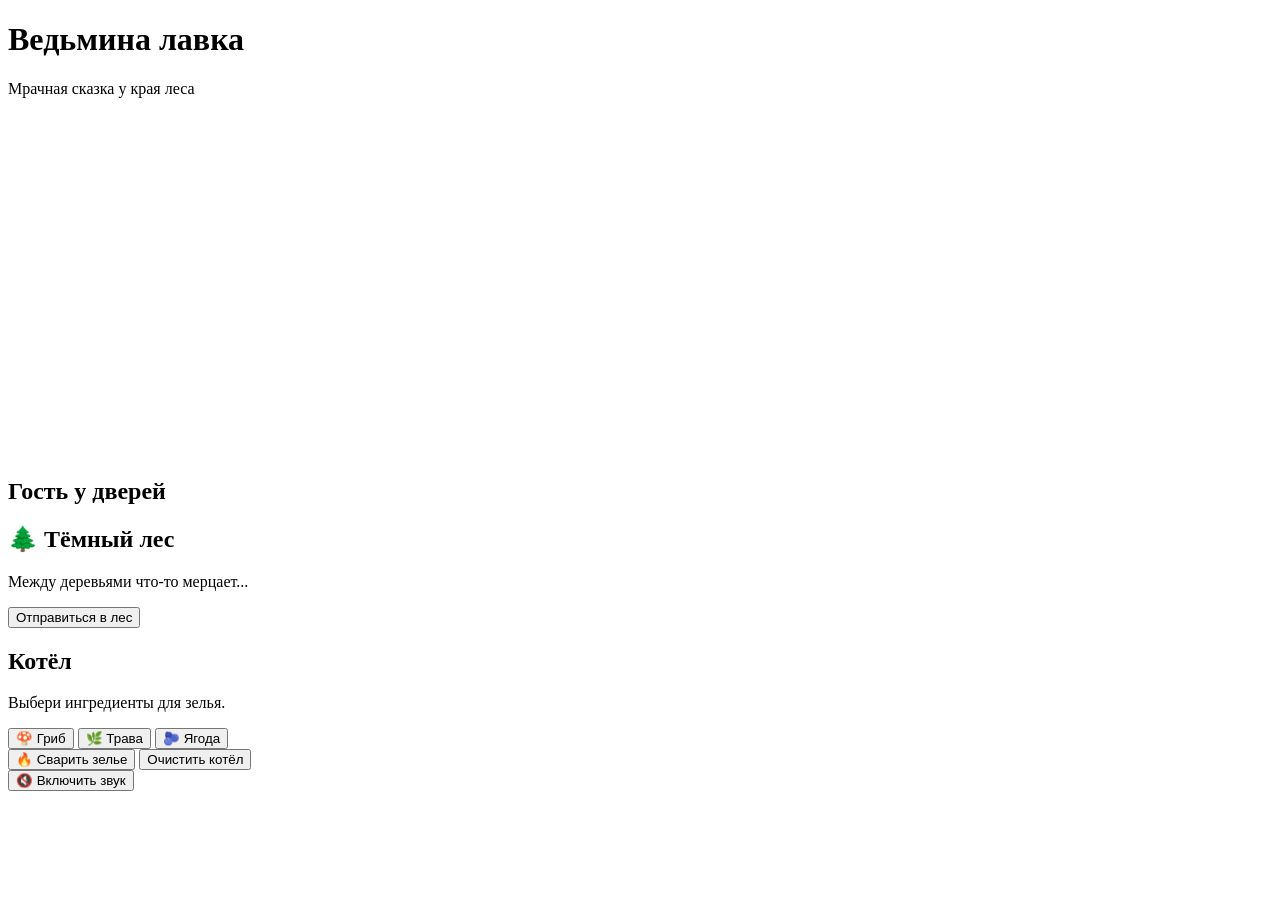
==== index.html @ 7c1fa136 "Create index.html" ====
<!DOCTYPE html>
<html lang="ru">
<head>
  <meta charset="UTF-8">
  <meta name="viewport" content="width=device-width, initial-scale=1">
  <title>Ведьмина лавка</title>
  <link rel="stylesheet" href="style.css">
</head>
<body>
  <main id="game">
    <h1>Ведьмина лавка</h1>
    <p>Мрачная сказка у края леса</p>

    <canvas id="scene" width="600" height="340"></canvas>

    <div id="stats"></div>

    <section>
      <h2>Гость у дверей</h2>
      <p id="order"></p>
      <p id="recipe"></p>
    </section>

    <section>
      <h2>🌲 Тёмный лес</h2>
      <p id="stock"></p>
      <p id="forest-message">Между деревьями что-то мерцает...</p>
      <button id="gather">Отправиться в лес</button>
    </section>

    <section>
      <h2>Котёл</h2>
      <p id="status">Выбери ингредиенты для зелья.</p>
      <div class="ingredients">
        <button data-item="гриб">🍄 Гриб</button>
        <button data-item="трава">🌿 Трава</button>
        <button data-item="ягода">🫐 Ягода</button>
      </div>
      <button id="brew">🔥 Сварить зелье</button>
      <button id="clear">Очистить котёл</button>
    </section>

    <button id="sound">🔇 Включить звук</button>
  </main>
  <script src="game.js"></script>
</body>
</html>
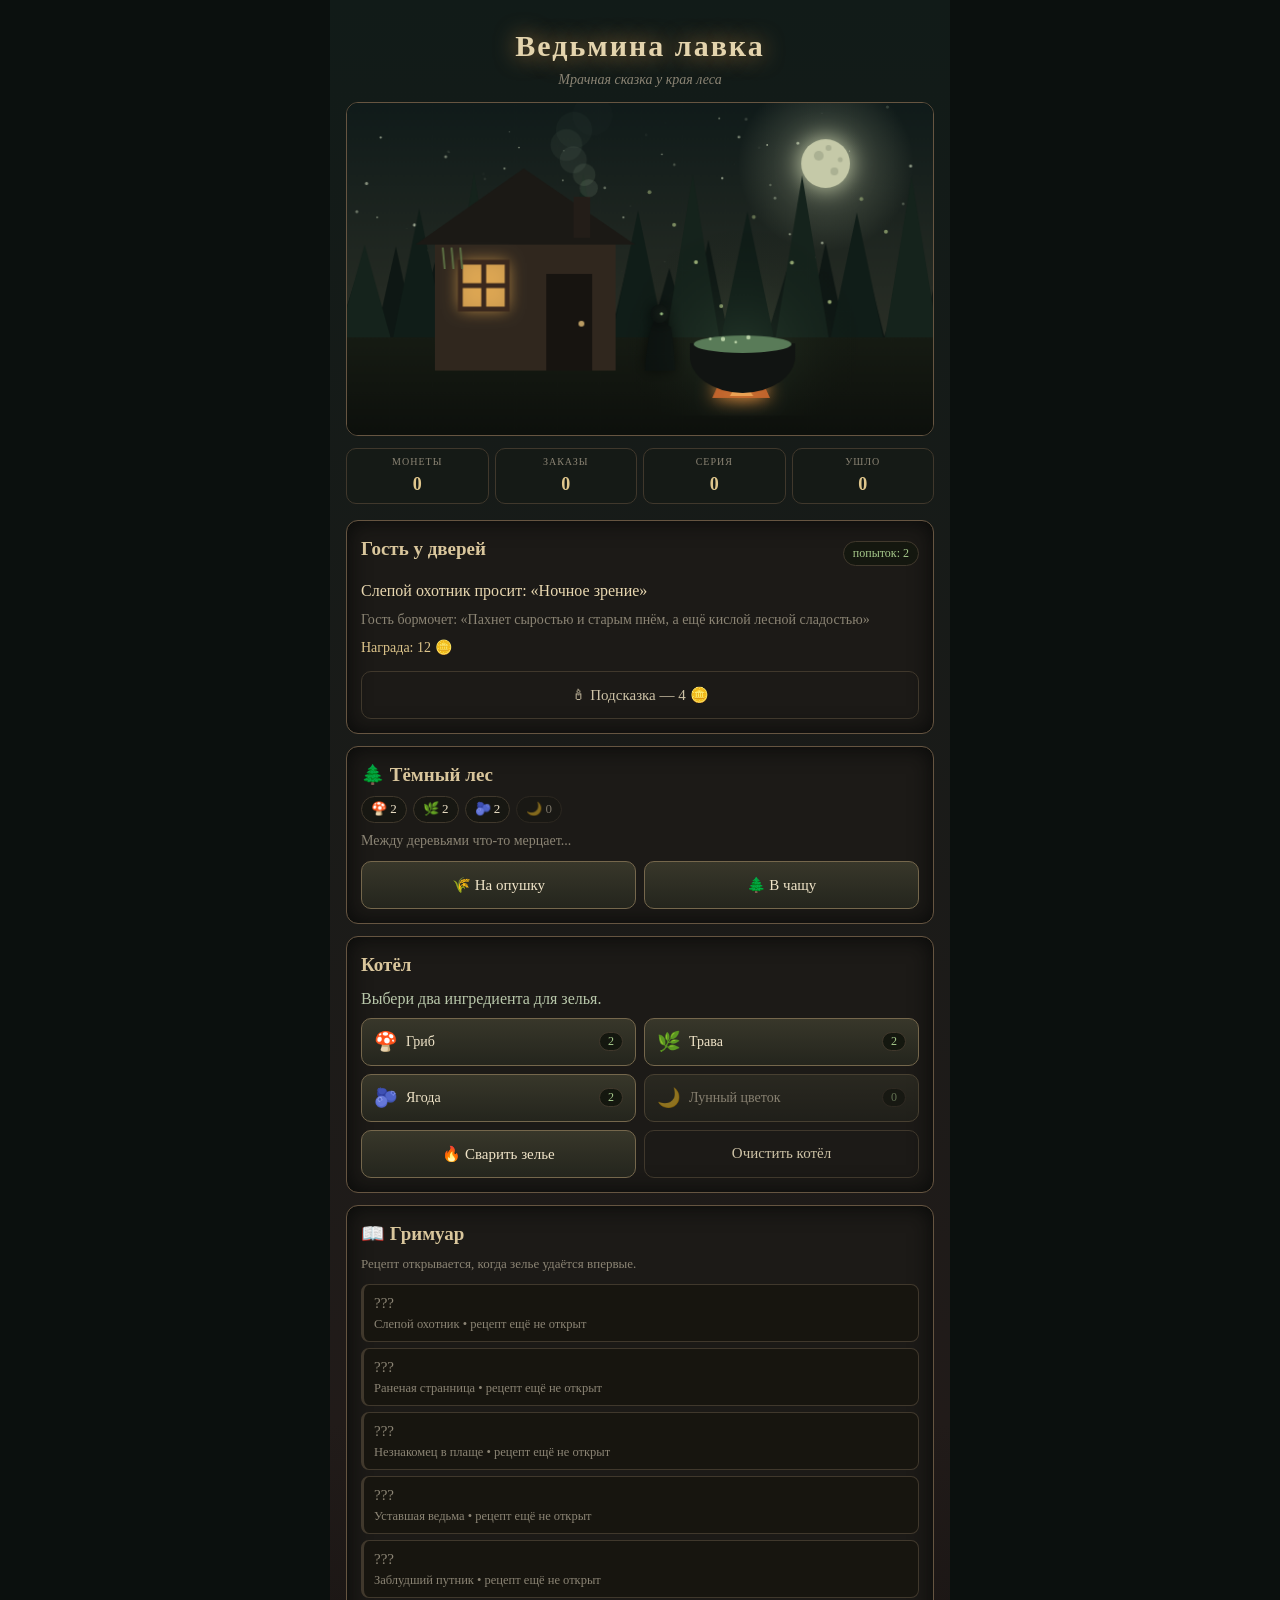
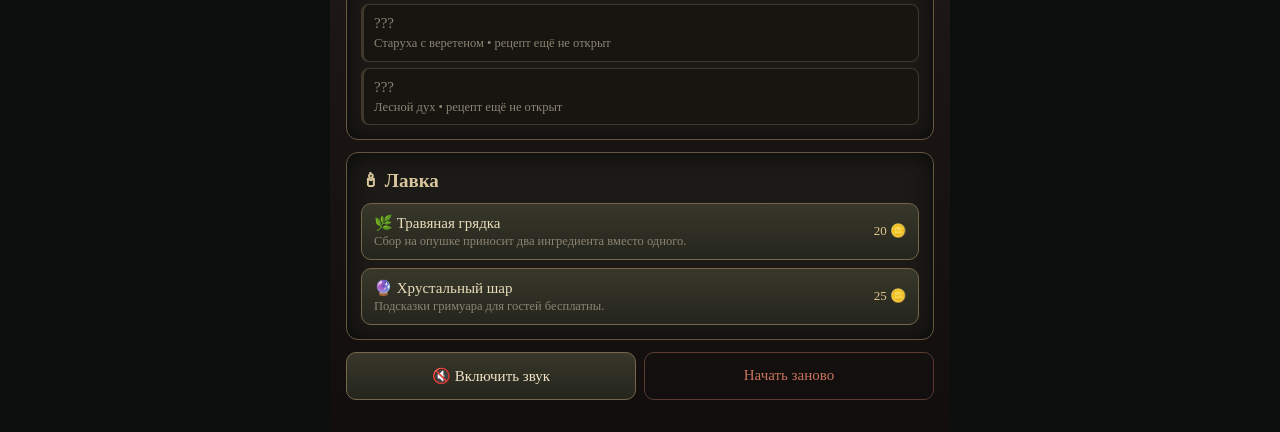
==== commit 6a0250a5: "Улучшить игру: скрытые рецепты, попытки и серия, редкий ингредиент, гримуар, улучшения, звук и сохра" ====
--- a/index.html
+++ b/index.html
@@ -3,44 +3,74 @@
 <head>
   <meta charset="UTF-8">
   <meta name="viewport" content="width=device-width, initial-scale=1">
+  <meta name="theme-color" content="#0b0e0d">
   <title>Ведьмина лавка</title>
   <link rel="stylesheet" href="style.css">
 </head>
 <body>
   <main id="game">
-    <h1>Ведьмина лавка</h1>
-    <p>Мрачная сказка у края леса</p>
+    <header class="head">
+      <h1>Ведьмина лавка</h1>
+      <p class="tagline">Мрачная сказка у края леса</p>
+    </header>
 
-    <canvas id="scene" width="600" height="340"></canvas>
+    <canvas id="scene" width="600" height="340" role="img"
+      aria-label="Избушка ведьмы в ночном лесу: луна, котёл на огне и гость у двери"></canvas>
 
-    <div id="stats"></div>
+    <div id="stats" class="stats">
+      <div class="stat"><span>Монеты</span><strong id="stat-coins">0</strong></div>
+      <div class="stat"><span>Заказы</span><strong id="stat-served">0</strong></div>
+      <div class="stat"><span>Серия</span><strong id="stat-streak">0</strong></div>
+      <div class="stat"><span>Ушло</span><strong id="stat-left">0</strong></div>
+    </div>
 
-    <section>
-      <h2>Гость у дверей</h2>
+    <section class="card">
+      <div class="card-head">
+        <h2>Гость у дверей</h2>
+        <span id="attempts" class="badge">попыток: 2</span>
+      </div>
       <p id="order"></p>
-      <p id="recipe"></p>
+      <p id="guest-hint" class="muted"></p>
+      <p id="revealed" class="muted small" aria-live="polite"></p>
+      <p id="reward" class="muted"></p>
+      <button id="hint" class="ghost">🕯 Подсказка — 4 🪙</button>
     </section>
 
-    <section>
+    <section class="card">
       <h2>🌲 Тёмный лес</h2>
-      <p id="stock"></p>
-      <p id="forest-message">Между деревьями что-то мерцает...</p>
-      <button id="gather">Отправиться в лес</button>
+      <p id="stock" class="stock"></p>
+      <p id="forest-message" class="muted" aria-live="polite">Между деревьями что-то мерцает...</p>
+      <div class="row">
+        <button id="gather-edge">🌾 На опушку</button>
+        <button id="gather-deep">🌲 В чащу</button>
+      </div>
     </section>
 
-    <section>
+    <section class="card">
       <h2>Котёл</h2>
-      <p id="status">Выбери ингредиенты для зелья.</p>
-      <div class="ingredients">
-        <button data-item="гриб">🍄 Гриб</button>
-        <button data-item="трава">🌿 Трава</button>
-        <button data-item="ягода">🫐 Ягода</button>
+      <p id="status" aria-live="polite">Выбери два ингредиента для зелья.</p>
+      <div id="ingredients" class="ingredients"></div>
+      <div class="row">
+        <button id="brew">🔥 Сварить зелье</button>
+        <button id="clear" class="ghost">Очистить котёл</button>
       </div>
-      <button id="brew">🔥 Сварить зелье</button>
-      <button id="clear">Очистить котёл</button>
     </section>
 
-    <button id="sound">🔇 Включить звук</button>
+    <section class="card">
+      <h2>📖 Гримуар</h2>
+      <p class="muted small">Рецепт открывается, когда зелье удаётся впервые.</p>
+      <ul id="grimoire" class="grimoire"></ul>
+    </section>
+
+    <section class="card">
+      <h2>🕯 Лавка</h2>
+      <div id="upgrades" class="upgrades"></div>
+    </section>
+
+    <footer class="foot">
+      <button id="sound">🔇 Включить звук</button>
+      <button id="reset" class="ghost danger">Начать заново</button>
+    </footer>
   </main>
   <script src="game.js"></script>
 </body>
--- a/style.css
+++ b/style.css
@@ -0,0 +1,345 @@
+:root {
+  --bg: #0b0e0d;
+  --ink: #eee2c8;
+  --ink-soft: #a99f89;
+  --ink-dim: #8b8474;
+  --gold: #dfc68c;
+  --card: #1c1a17;
+  --card-2: #23211c;
+  --line: #665541;
+  --line-soft: #40382c;
+  --leaf: #a6c98b;
+  --danger: #c9735c;
+}
+
+* { box-sizing: border-box; }
+
+html { -webkit-text-size-adjust: 100%; }
+
+body {
+  margin: 0;
+  background: #0b100e;
+  color: var(--ink);
+  font-family: Georgia, "Times New Roman", serif;
+  line-height: 1.45;
+}
+
+#game {
+  max-width: 620px;
+  min-height: 100vh;
+  margin: auto;
+  padding: 16px 16px 32px;
+  background: linear-gradient(#111b18, #211b19 70%, #110e0d);
+}
+
+/* ---------- header ---------- */
+
+.head { text-align: center; }
+
+h1 {
+  margin: 8px 0 2px;
+  font-size: clamp(24px, 7vw, 30px);
+  letter-spacing: 2px;
+  color: #e4d4ad;
+  text-shadow: 0 0 22px #b17d42;
+}
+
+.tagline {
+  margin: 0 0 12px;
+  color: var(--ink-dim);
+  font-size: 14px;
+  font-style: italic;
+}
+
+canvas {
+  display: block;
+  width: 100%;
+  height: auto;
+  border: 1px solid var(--line);
+  border-radius: 12px;
+  background: #080e0c;
+}
+
+/* ---------- stats ---------- */
+
+.stats {
+  display: grid;
+  grid-template-columns: repeat(4, 1fr);
+  gap: 6px;
+  padding: 12px 0 4px;
+}
+
+.stat {
+  display: flex;
+  flex-direction: column;
+  align-items: center;
+  gap: 2px;
+  padding: 6px 2px;
+  border: 1px solid var(--line-soft);
+  border-radius: 10px;
+  background: #151a16;
+}
+
+.stat span {
+  font-size: 10px;
+  letter-spacing: 1px;
+  text-transform: uppercase;
+  color: var(--ink-dim);
+}
+
+.stat strong {
+  font-size: 18px;
+  color: var(--gold);
+  font-variant-numeric: tabular-nums;
+}
+
+/* ---------- cards ---------- */
+
+.card {
+  padding: 14px;
+  margin-top: 12px;
+  border: 1px solid var(--line);
+  border-radius: 12px;
+  background: var(--card);
+  box-shadow: inset 0 0 22px #080908;
+}
+
+.card-head {
+  display: flex;
+  align-items: center;
+  justify-content: space-between;
+  gap: 10px;
+}
+
+h2 {
+  margin: 0 0 8px;
+  font-size: 19px;
+  font-weight: 600;
+  color: #d9c69c;
+}
+
+.card-head h2 { margin-bottom: 8px; }
+
+.card p { margin: 8px 0; }
+
+.muted { color: var(--ink-dim); font-size: 14px; }
+.small { font-size: 13px; }
+
+.badge {
+  padding: 3px 9px;
+  border: 1px solid var(--line-soft);
+  border-radius: 999px;
+  background: #14170f;
+  color: var(--leaf);
+  font-size: 12px;
+  white-space: nowrap;
+}
+
+.badge.spent { color: var(--danger); border-color: #5a3b32; }
+
+#status, #forest-message { min-height: 22px; }
+
+#status { color: #b8c7aa; }
+#order { color: #e8d7b0; }
+#reward { color: var(--gold); font-size: 14px; }
+
+/* ---------- stock chips ---------- */
+
+.stock {
+  display: flex;
+  flex-wrap: wrap;
+  gap: 6px;
+}
+
+.chip {
+  display: inline-flex;
+  align-items: center;
+  gap: 4px;
+  padding: 3px 9px;
+  border: 1px solid var(--line-soft);
+  border-radius: 999px;
+  background: #171712;
+  font-size: 13px;
+  font-variant-numeric: tabular-nums;
+}
+
+.chip-empty { opacity: 0.45; }
+
+/* ---------- buttons ---------- */
+
+button {
+  min-height: 48px;
+  padding: 9px 12px;
+  border: 1px solid #75674c;
+  border-radius: 10px;
+  background: linear-gradient(#38372a, #24251d);
+  color: #f0e4c8;
+  font-family: inherit;
+  font-size: 15px;
+  cursor: pointer;
+  touch-action: manipulation;
+  transition: background 0.15s ease, border-color 0.15s ease, transform 0.06s ease;
+}
+
+button:hover:not(:disabled) { background: linear-gradient(#43422f, #2b2c22); }
+button:active:not(:disabled) { background: #565040; transform: translateY(1px); }
+
+button:focus-visible {
+  outline: 2px solid var(--leaf);
+  outline-offset: 2px;
+}
+
+button:disabled {
+  cursor: default;
+  opacity: 0.5;
+}
+
+button.ghost {
+  background: transparent;
+  border-color: var(--line-soft);
+  color: #cdc2a6;
+}
+
+button.ghost:hover:not(:disabled) { background: #26241d; }
+
+button.danger { color: var(--danger); border-color: #5a3b32; }
+
+.row {
+  display: grid;
+  grid-template-columns: 1fr 1fr;
+  gap: 8px;
+  margin-top: 8px;
+}
+
+#hint { width: 100%; margin-top: 4px; }
+
+/* ---------- ingredients ---------- */
+
+.ingredients {
+  display: grid;
+  grid-template-columns: 1fr 1fr;
+  gap: 8px;
+}
+
+.ingredient {
+  display: grid;
+  grid-template-columns: auto 1fr auto;
+  align-items: center;
+  gap: 8px;
+  text-align: left;
+}
+
+.ing-emoji { font-size: 19px; }
+.ing-name { font-size: 14px; line-height: 1.2; }
+
+.ing-count {
+  min-width: 24px;
+  padding: 1px 6px;
+  border-radius: 999px;
+  background: #14170f;
+  border: 1px solid var(--line-soft);
+  color: var(--leaf);
+  font-size: 12px;
+  text-align: center;
+  font-variant-numeric: tabular-nums;
+}
+
+.ingredient.empty { opacity: 0.5; }
+
+/* ---------- grimoire ---------- */
+
+.grimoire {
+  display: grid;
+  gap: 6px;
+  margin: 10px 0 0;
+  padding: 0;
+  list-style: none;
+}
+
+.grim {
+  padding: 8px 10px;
+  border: 1px solid var(--line-soft);
+  border-left: 3px solid var(--line-soft);
+  border-radius: 8px;
+  background: #17150f;
+}
+
+.grim.known { border-left-color: var(--leaf); background: #161c13; }
+
+.grim-name {
+  display: block;
+  color: #e3d3ae;
+  font-size: 15px;
+}
+
+.grim-meta {
+  display: block;
+  color: var(--ink-dim);
+  font-size: 12.5px;
+}
+
+.grim.unknown .grim-name { color: var(--ink-dim); }
+
+/* ---------- upgrades ---------- */
+
+.upgrades {
+  display: grid;
+  gap: 8px;
+}
+
+.upgrade {
+  display: grid;
+  grid-template-columns: 1fr auto;
+  gap: 2px 10px;
+  align-items: center;
+  text-align: left;
+  padding: 10px 12px;
+}
+
+.up-name { font-size: 15px; color: #e9dcbb; }
+.up-desc { grid-column: 1; color: var(--ink-dim); font-size: 12.5px; }
+.up-cost {
+  grid-column: 2;
+  grid-row: 1 / span 2;
+  align-self: center;
+  color: var(--gold);
+  font-size: 13px;
+  white-space: nowrap;
+}
+
+.upgrade.owned {
+  border-color: #3d5134;
+  background: #182016;
+  opacity: 1;
+  cursor: default;
+}
+
+.upgrade.owned .up-cost { color: var(--leaf); }
+
+/* ---------- footer ---------- */
+
+.foot {
+  display: grid;
+  grid-template-columns: 1fr 1fr;
+  gap: 8px;
+  margin-top: 12px;
+}
+
+/* ---------- animation ---------- */
+
+@keyframes pulse-in {
+  from { opacity: 0.35; transform: translateY(2px); }
+  to { opacity: 1; transform: none; }
+}
+
+.pulse { animation: pulse-in 0.3s ease-out; }
+
+@media (prefers-reduced-motion: reduce) {
+  * { animation: none !important; transition: none !important; }
+  button:active:not(:disabled) { transform: none; }
+}
+
+@media (max-width: 380px) {
+  .ingredients { grid-template-columns: 1fr; }
+  .stats { grid-template-columns: repeat(2, 1fr); }
+}
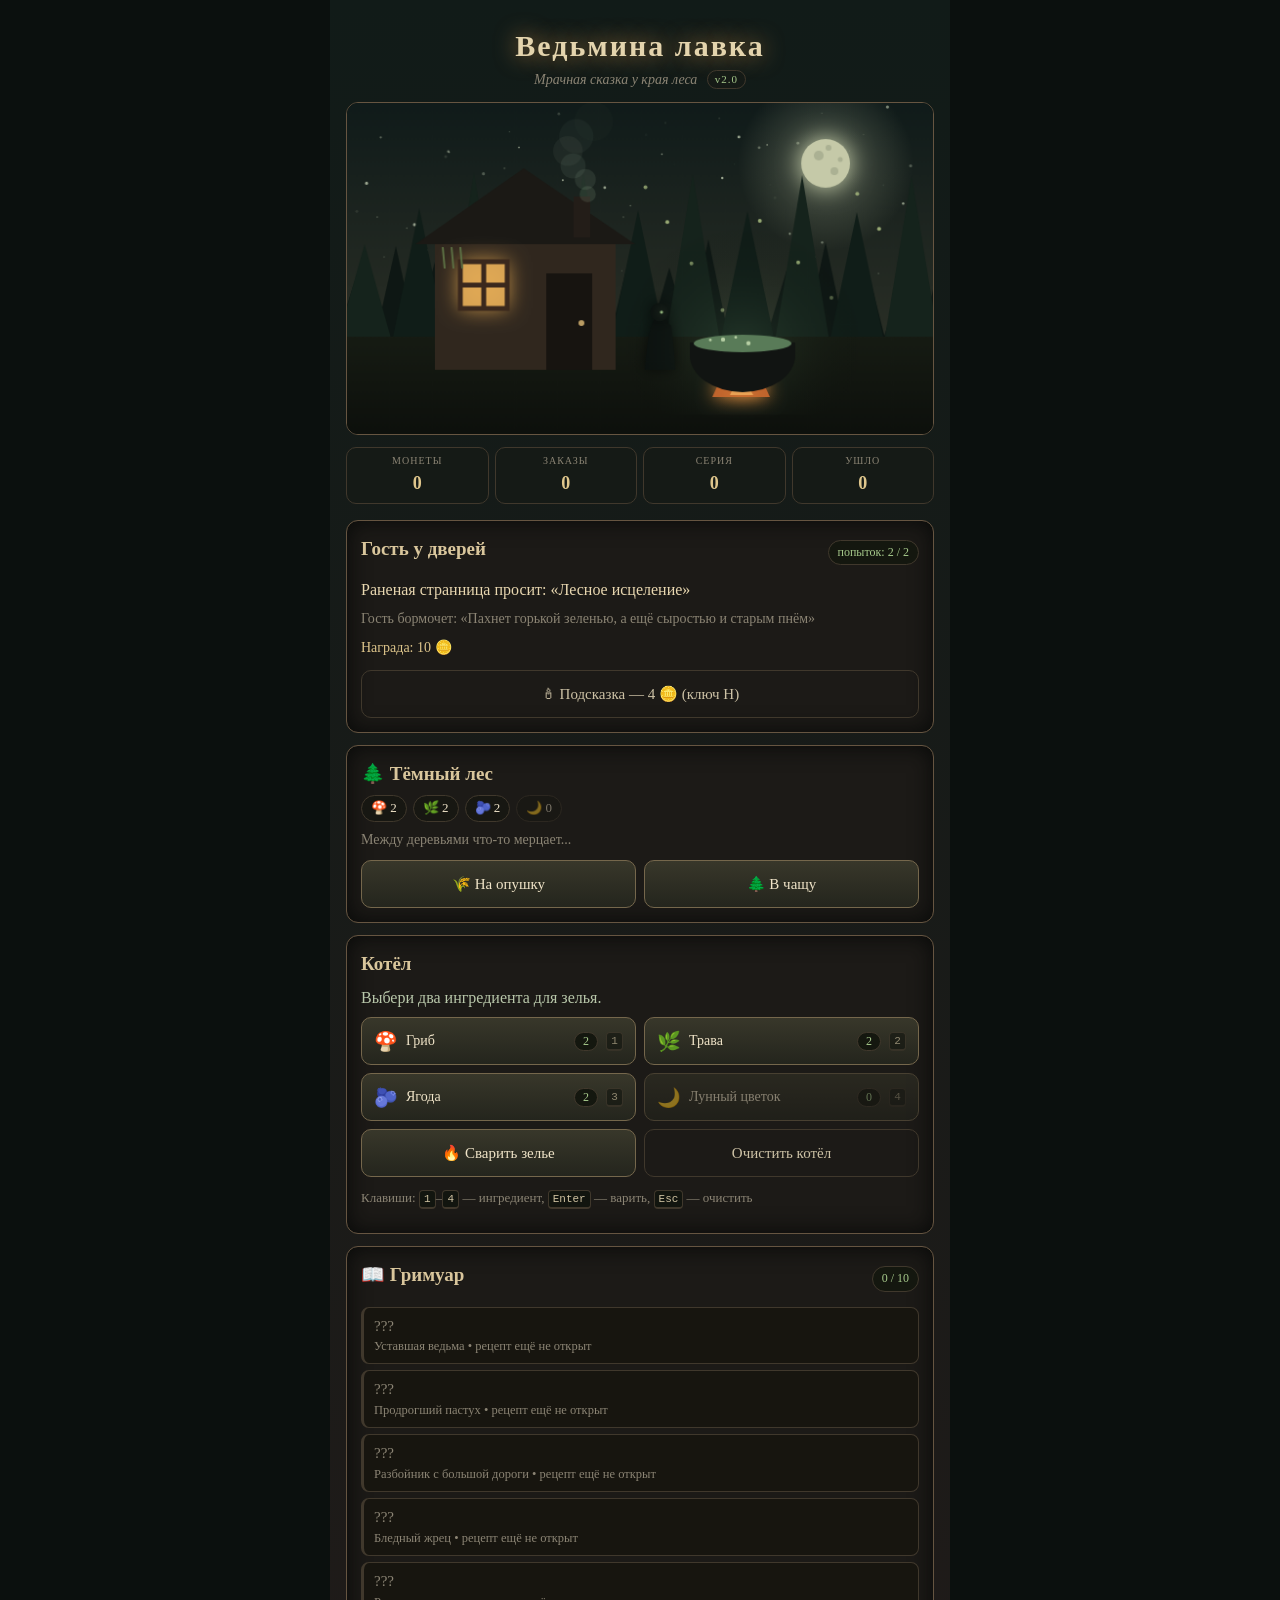
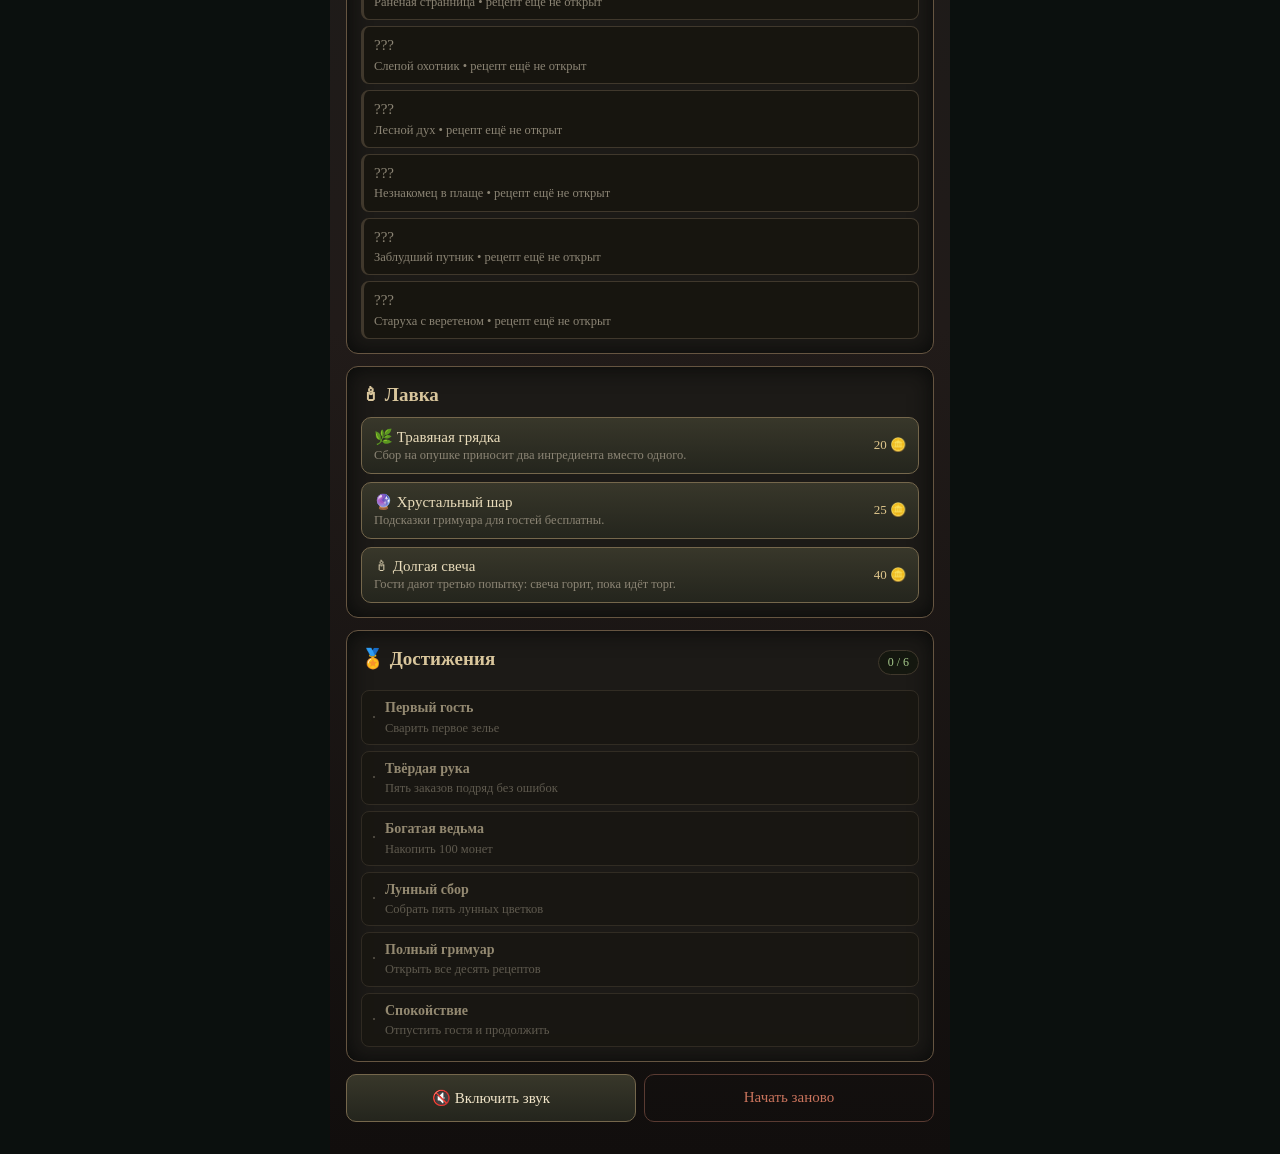
==== commit ce13b814: "Версия 2.0: десять рецептов, достижения, клавиатура, PWA с офлайном и иконки Co-authored-by: arena-a" ====
--- a/index.html
+++ b/index.html
@@ -2,16 +2,21 @@
 <html lang="ru">
 <head>
   <meta charset="UTF-8">
-  <meta name="viewport" content="width=device-width, initial-scale=1">
+  <meta name="viewport" content="width=device-width, initial-scale=1, viewport-fit=cover">
   <meta name="theme-color" content="#0b0e0d">
+  <meta name="description" content="Ведьмина лавка — мрачная сказка у края леса: вари зелья, собирай ингредиенты и открывай гримуар.">
+  <meta name="color-scheme" content="dark">
   <title>Ведьмина лавка</title>
+  <link rel="manifest" href="manifest.webmanifest">
+  <link rel="icon" type="image/png" sizes="192x192" href="icon-192.png">
+  <link rel="apple-touch-icon" href="icon-192.png">
   <link rel="stylesheet" href="style.css">
 </head>
 <body>
   <main id="game">
     <header class="head">
       <h1>Ведьмина лавка</h1>
-      <p class="tagline">Мрачная сказка у края леса</p>
+      <p class="tagline">Мрачная сказка у края леса <span id="version" class="version">v2.0</span></p>
     </header>
 
     <canvas id="scene" width="600" height="340" role="img"
@@ -32,6 +37,7 @@
       <p id="order"></p>
       <p id="guest-hint" class="muted"></p>
       <p id="revealed" class="muted small" aria-live="polite"></p>
+      <p id="supply" class="supply small" aria-live="polite"></p>
       <p id="reward" class="muted"></p>
       <button id="hint" class="ghost">🕯 Подсказка — 4 🪙</button>
     </section>
@@ -54,11 +60,14 @@
         <button id="brew">🔥 Сварить зелье</button>
         <button id="clear" class="ghost">Очистить котёл</button>
       </div>
+      <p class="hint-line small">Клавиши: <kbd>1</kbd>–<kbd>4</kbd> — ингредиент, <kbd>Enter</kbd> — варить, <kbd>Esc</kbd> — очистить</p>
     </section>
 
     <section class="card">
-      <h2>📖 Гримуар</h2>
-      <p class="muted small">Рецепт открывается, когда зелье удаётся впервые.</p>
+      <div class="card-head">
+        <h2>📖 Гримуар</h2>
+        <span id="grimoire-count" class="badge">0 / 10</span>
+      </div>
       <ul id="grimoire" class="grimoire"></ul>
     </section>
 
@@ -67,11 +76,21 @@
       <div id="upgrades" class="upgrades"></div>
     </section>
 
+    <section class="card">
+      <div class="card-head">
+        <h2>🏅 Достижения</h2>
+        <span id="ach-count" class="badge">0 / 6</span>
+      </div>
+      <ul id="achievements" class="achievements"></ul>
+    </section>
+
     <footer class="foot">
       <button id="sound">🔇 Включить звук</button>
       <button id="reset" class="ghost danger">Начать заново</button>
     </footer>
   </main>
+
+  <div id="toasts" class="toasts" aria-live="polite" aria-atomic="false"></div>
   <script src="game.js"></script>
 </body>
 </html>
--- a/style.css
+++ b/style.css
@@ -22,13 +22,16 @@
   color: var(--ink);
   font-family: Georgia, "Times New Roman", serif;
   line-height: 1.45;
+  overscroll-behavior-y: contain;
 }
 
 #game {
   max-width: 620px;
   min-height: 100vh;
+  min-height: 100dvh;
   margin: auto;
   padding: 16px 16px 32px;
+  padding-bottom: calc(32px + env(safe-area-inset-bottom));
   background: linear-gradient(#111b18, #211b19 70%, #110e0d);
 }
 
@@ -42,6 +45,7 @@
   letter-spacing: 2px;
   color: #e4d4ad;
   text-shadow: 0 0 22px #b17d42;
+  text-wrap: balance;
 }
 
 .tagline {
@@ -51,10 +55,25 @@
   font-style: italic;
 }
 
+.version {
+  display: inline-block;
+  margin-left: 6px;
+  padding: 1px 7px;
+  border: 1px solid var(--line-soft);
+  border-radius: 999px;
+  background: #151a16;
+  color: var(--leaf);
+  font-size: 11px;
+  font-style: normal;
+  letter-spacing: 1px;
+  vertical-align: 1px;
+}
+
 canvas {
   display: block;
   width: 100%;
   height: auto;
+  aspect-ratio: 600 / 340;
   border: 1px solid var(--line);
   border-radius: 12px;
   background: #080e0c;
@@ -118,8 +137,6 @@
   color: #d9c69c;
 }
 
-.card-head h2 { margin-bottom: 8px; }
-
 .card p { margin: 8px 0; }
 
 .muted { color: var(--ink-dim); font-size: 14px; }
@@ -133,6 +150,7 @@
   color: var(--leaf);
   font-size: 12px;
   white-space: nowrap;
+  font-variant-numeric: tabular-nums;
 }
 
 .badge.spent { color: var(--danger); border-color: #5a3b32; }
@@ -142,6 +160,8 @@
 #status { color: #b8c7aa; }
 #order { color: #e8d7b0; }
 #reward { color: var(--gold); font-size: 14px; }
+#supply:empty, #revealed:empty { display: none; }
+#supply { color: var(--danger); }
 
 /* ---------- stock chips ---------- */
 
@@ -213,6 +233,27 @@
 
 #hint { width: 100%; margin-top: 4px; }
 
+kbd {
+  display: inline-block;
+  min-width: 17px;
+  padding: 0 4px;
+  border: 1px solid var(--line-soft);
+  border-bottom-width: 2px;
+  border-radius: 4px;
+  background: #12150f;
+  color: #cfc2a1;
+  font-family: ui-monospace, "SF Mono", Consolas, monospace;
+  font-size: 11px;
+  line-height: 16px;
+  text-align: center;
+}
+
+.hint-line {
+  margin: 10px 0 0;
+  color: var(--ink-dim);
+  line-height: 2;
+}
+
 /* ---------- ingredients ---------- */
 
 .ingredients {
@@ -223,7 +264,7 @@
 
 .ingredient {
   display: grid;
-  grid-template-columns: auto 1fr auto;
+  grid-template-columns: auto 1fr auto auto;
   align-items: center;
   gap: 8px;
   text-align: left;
@@ -243,6 +284,8 @@
   text-align: center;
   font-variant-numeric: tabular-nums;
 }
+
+.ing-key { opacity: 0.6; }
 
 .ingredient.empty { opacity: 0.5; }
 
@@ -316,6 +359,76 @@
 
 .upgrade.owned .up-cost { color: var(--leaf); }
 
+/* ---------- achievements ---------- */
+
+.achievements {
+  display: grid;
+  gap: 6px;
+  margin: 10px 0 0;
+  padding: 0;
+  list-style: none;
+}
+
+.ach {
+  display: grid;
+  grid-template-columns: auto 1fr;
+  gap: 9px;
+  align-items: center;
+  padding: 7px 10px;
+  border: 1px solid var(--line-soft);
+  border-radius: 8px;
+  background: #17150f;
+  opacity: 0.6;
+}
+
+.ach.unlocked {
+  opacity: 1;
+  border-color: #4a5c3a;
+  background: #182016;
+}
+
+.ach-mark {
+  font-size: 16px;
+  line-height: 1;
+  color: var(--ink-dim);
+}
+
+.ach-body { display: flex; flex-direction: column; }
+.ach-body strong { font-size: 14px; color: #e3d3ae; font-weight: 600; }
+.ach-body small { font-size: 12.5px; color: var(--ink-dim); }
+
+/* ---------- toasts ---------- */
+
+.toasts {
+  position: fixed;
+  left: 50%;
+  bottom: 16px;
+  transform: translateX(-50%);
+  z-index: 10;
+  display: grid;
+  gap: 8px;
+  width: min(92vw, 520px);
+  pointer-events: none;
+}
+
+.toast {
+  padding: 10px 14px;
+  border: 1px solid #6a5c3d;
+  border-radius: 10px;
+  background: rgba(28, 26, 23, 0.96);
+  color: #f0e4c8;
+  font-size: 14px;
+  line-height: 1.35;
+  box-shadow: 0 8px 26px rgba(0, 0, 0, 0.55);
+  animation: toast-in 0.28s ease-out;
+}
+
+.toast.leaving {
+  opacity: 0;
+  transform: translateY(6px);
+  transition: opacity 0.35s ease, transform 0.35s ease;
+}
+
 /* ---------- footer ---------- */
 
 .foot {
@@ -332,6 +445,11 @@
   to { opacity: 1; transform: none; }
 }
 
+@keyframes toast-in {
+  from { opacity: 0; transform: translateY(10px); }
+  to { opacity: 1; transform: none; }
+}
+
 .pulse { animation: pulse-in 0.3s ease-out; }
 
 @media (prefers-reduced-motion: reduce) {
@@ -342,4 +460,5 @@
 @media (max-width: 380px) {
   .ingredients { grid-template-columns: 1fr; }
   .stats { grid-template-columns: repeat(2, 1fr); }
-}
+  .row, .foot { grid-template-columns: 1fr; }
+}
